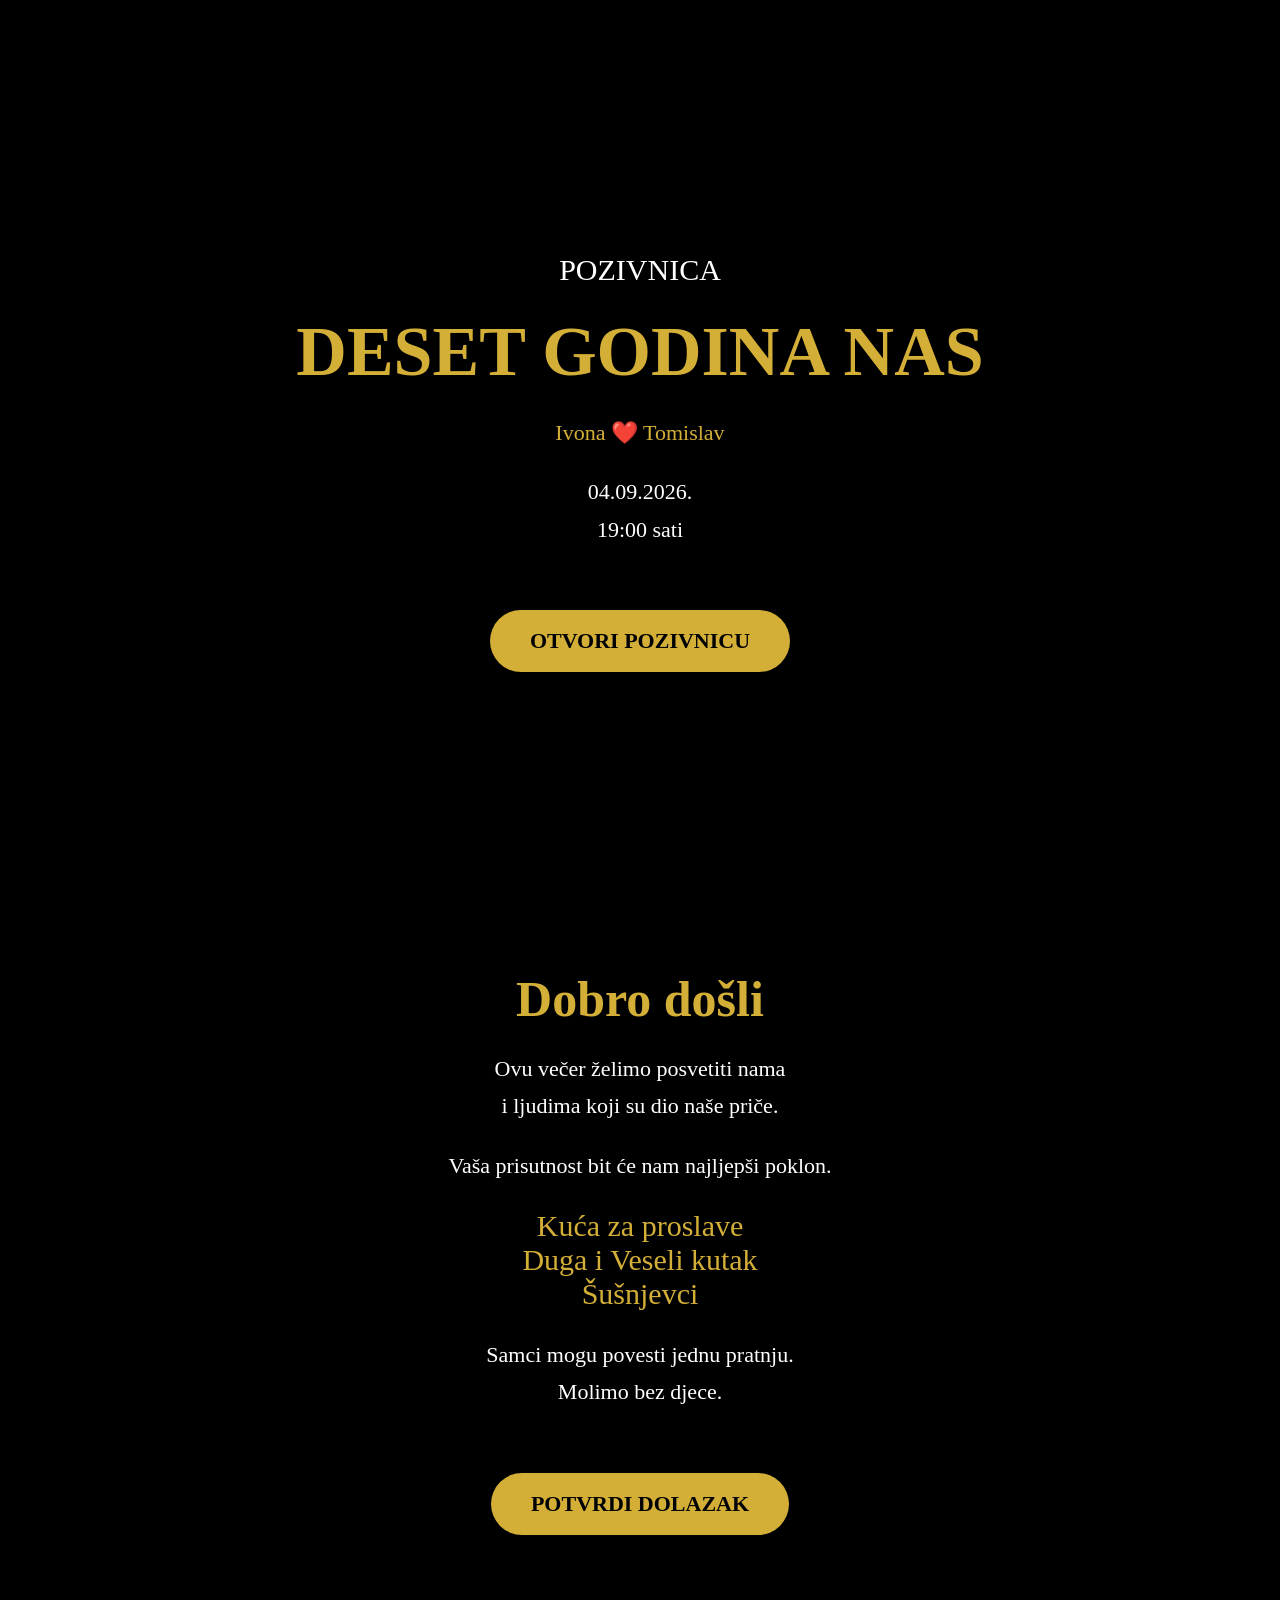
==== index.html @ df5980c3 "Create index.html" ====
<!DOCTYPE html>
<html lang="hr">
<head>
<meta charset="UTF-8">
<meta name="viewport" content="width=device-width, initial-scale=1.0">

<title>Ivona & Tomislav</title>

<style>

body{
margin:0;
background:#000;
font-family:Georgia,serif;
color:white;
text-align:center;
}

.hero{
height:100vh;
background:linear-gradient(rgba(0,0,0,.55),rgba(0,0,0,.75)),
url("https://images.unsplash.com/photo-1519225421980-715cb0215aed?auto=format&fit=crop&w=1500&q=80");
background-size:cover;
background-position:center;
display:flex;
justify-content:center;
align-items:center;
}

.box{

padding:40px;

}

h1{

font-size:70px;
color:#d4af37;
margin:0;
}

h2{

font-size:30px;
font-weight:300;
}

p{

font-size:22px;
line-height:1.7;
}

.gold{

color:#d4af37;

}

.button{

display:inline-block;

margin-top:40px;

padding:18px 40px;

background:#d4af37;

color:black;

text-decoration:none;

font-size:22px;

border-radius:50px;

font-weight:bold;

transition:.3s;

}

.button:hover{

transform:scale(1.08);

}

.section{

padding:70px 20px;

max-width:900px;

margin:auto;

}

</style>

</head>

<body>

<div class="hero">

<div class="box">

<h2>POZIVNICA</h2>

<h1>DESET GODINA NAS</h1>

<p class="gold">

Ivona ❤️ Tomislav

</p>

<p>

04.09.2026.

<br>

19:00 sati

</p>

<a class="button" href="#dalje">

OTVORI POZIVNICU

</a>

</div>

</div>

<div class="section" id="dalje">

<h1 style="font-size:50px;">Dobro došli</h1>

<p>

Ovu večer želimo posvetiti nama

<br>

i ljudima koji su dio naše priče.

</p>

<p>

Vaša prisutnost bit će nam

najljepši poklon.

</p>

<h2 class="gold">

Kuća za proslave

<br>

Duga i Veseli kutak

<br>

Šušnjevci

</h2>

<p>

Samci mogu povesti jednu pratnju.

<br>

Molimo bez djece.

</p>

<a class="button"

href="https://forms.gle/"

target="_blank">

POTVRDI DOLAZAK

</a>

</div>

</body>

</html>
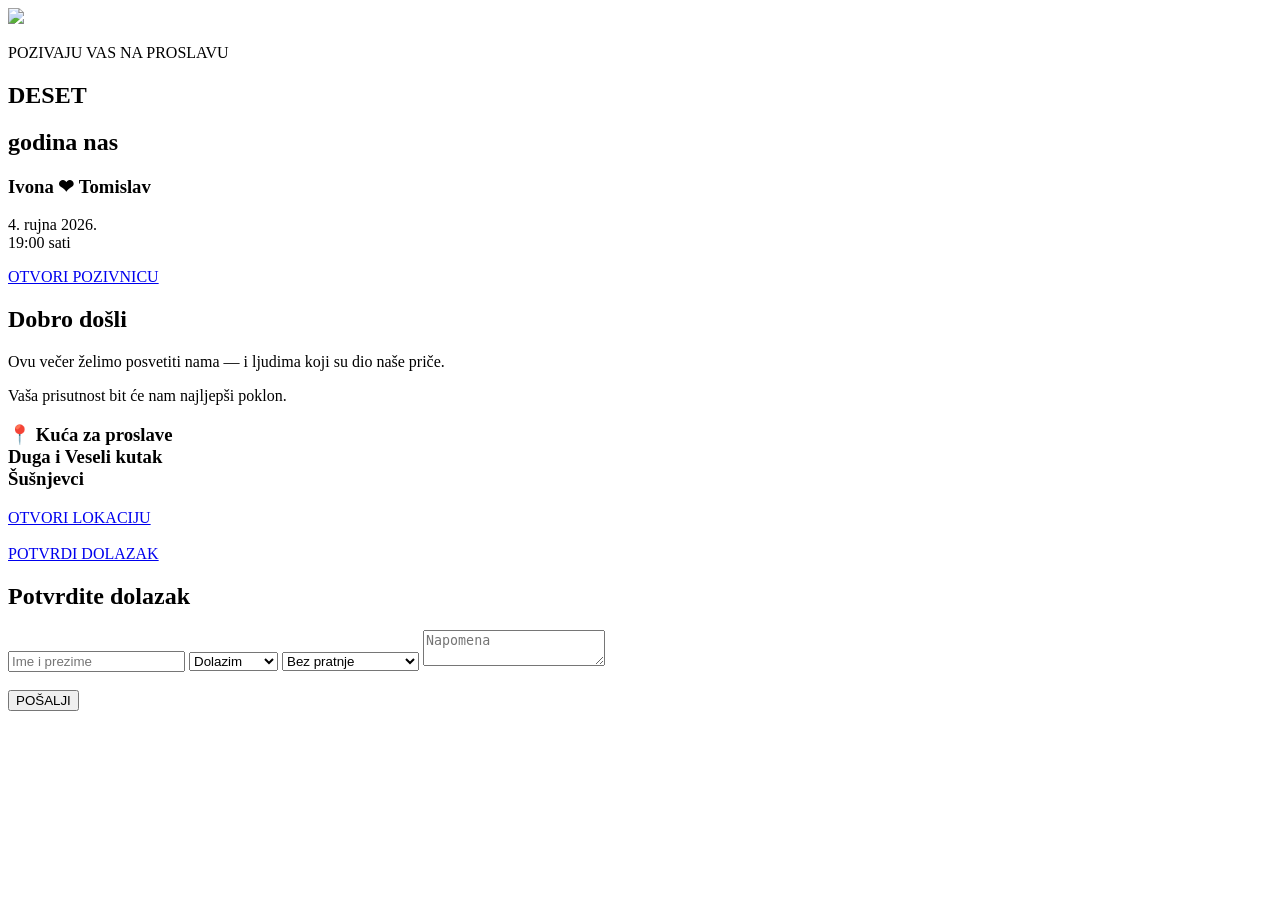
==== commit 1afa5ac4: "Update index.html" ====
--- a/index.html
+++ b/index.html
@@ -1,134 +1,51 @@
 <!DOCTYPE html>
 <html lang="hr">
+
 <head>
+
 <meta charset="UTF-8">
+
 <meta name="viewport" content="width=device-width, initial-scale=1.0">
 
 <title>Ivona & Tomislav</title>
 
-<style>
+<link rel="stylesheet" href="style.css">
 
-body{
-margin:0;
-background:#000;
-font-family:Georgia,serif;
-color:white;
-text-align:center;
-}
-
-.hero{
-height:100vh;
-background:linear-gradient(rgba(0,0,0,.55),rgba(0,0,0,.75)),
-url("https://images.unsplash.com/photo-1519225421980-715cb0215aed?auto=format&fit=crop&w=1500&q=80");
-background-size:cover;
-background-position:center;
-display:flex;
-justify-content:center;
-align-items:center;
-}
-
-.box{
-
-padding:40px;
-
-}
-
-h1{
-
-font-size:70px;
-color:#d4af37;
-margin:0;
-}
-
-h2{
-
-font-size:30px;
-font-weight:300;
-}
-
-p{
-
-font-size:22px;
-line-height:1.7;
-}
-
-.gold{
-
-color:#d4af37;
-
-}
-
-.button{
-
-display:inline-block;
-
-margin-top:40px;
-
-padding:18px 40px;
-
-background:#d4af37;
-
-color:black;
-
-text-decoration:none;
-
-font-size:22px;
-
-border-radius:50px;
-
-font-weight:bold;
-
-transition:.3s;
-
-}
-
-.button:hover{
-
-transform:scale(1.08);
-
-}
-
-.section{
-
-padding:70px 20px;
-
-max-width:900px;
-
-margin:auto;
-
-}
-
-</style>
+<link href="https://fonts.googleapis.com/css2?family=Cinzel:wght@400;600;700&family=Pinyon+Script&display=swap" rel="stylesheet">
 
 </head>
 
 <body>
 
-<div class="hero">
+<div id="particles"></div>
 
-<div class="box">
+<section class="hero">
 
-<h2>POZIVNICA</h2>
+<div class="overlay"></div>
 
-<h1>DESET GODINA NAS</h1>
+<img src="images/naslovna.jpg" class="hero-image">
 
-<p class="gold">
+<div class="content">
 
-Ivona ❤️ Tomislav
+<p class="invite">POZIVAJU VAS NA PROSLAVU</p>
 
-</p>
+<h1>DESET</h1>
 
-<p>
+<h2>godina nas</h2>
 
-04.09.2026.
+<h3>Ivona ❤ Tomislav</h3>
 
-<br>
+<div class="line"></div>
+
+<p class="datum">
+
+4. rujna 2026.<br>
 
 19:00 sati
 
 </p>
 
-<a class="button" href="#dalje">
+<a href="#pozivnica" class="button">
 
 OTVORI POZIVNICU
 
@@ -136,65 +53,95 @@
 
 </div>
 
-</div>
+</section>
 
-<div class="section" id="dalje">
+<section id="pozivnica">
 
-<h1 style="font-size:50px;">Dobro došli</h1>
+<h2>Dobro došli</h2>
 
 <p>
 
-Ovu večer želimo posvetiti nama
-
-<br>
-
-i ljudima koji su dio naše priče.
+Ovu večer želimo posvetiti nama — i ljudima koji su dio naše priče.
 
 </p>
 
 <p>
 
-Vaša prisutnost bit će nam
-
-najljepši poklon.
+Vaša prisutnost bit će nam najljepši poklon.
 
 </p>
 
-<h2 class="gold">
+<h3>
 
-Kuća za proslave
+📍 Kuća za proslave<br>
 
-<br>
-
-Duga i Veseli kutak
-
-<br>
+Duga i Veseli kutak<br>
 
 Šušnjevci
 
-</h2>
-
-<p>
-
-Samci mogu povesti jednu pratnju.
-
-<br>
-
-Molimo bez djece.
-
-</p>
+</h3>
 
 <a class="button"
 
-href="https://forms.gle/"
+href="https://maps.google.com"
 
 target="_blank">
+
+OTVORI LOKACIJU
+
+</a>
+
+<br><br>
+
+<a class="button"
+
+href="#rsvp">
 
 POTVRDI DOLAZAK
 
 </a>
 
-</div>
+</section>
+
+<section id="rsvp">
+
+<h2>Potvrdite dolazak</h2>
+
+<form>
+
+<input type="text" placeholder="Ime i prezime">
+
+<select>
+
+<option>Dolazim</option>
+
+<option>Ne dolazim</option>
+
+</select>
+
+<select>
+
+<option>Bez pratnje</option>
+
+<option>Dolazim s pratnjom</option>
+
+</select>
+
+<textarea placeholder="Napomena"></textarea>
+
+<br><br>
+
+<button class="button">
+
+POŠALJI
+
+</button>
+
+</form>
+
+</section>
+
+<script src="script.js"></script>
 
 </body>
 
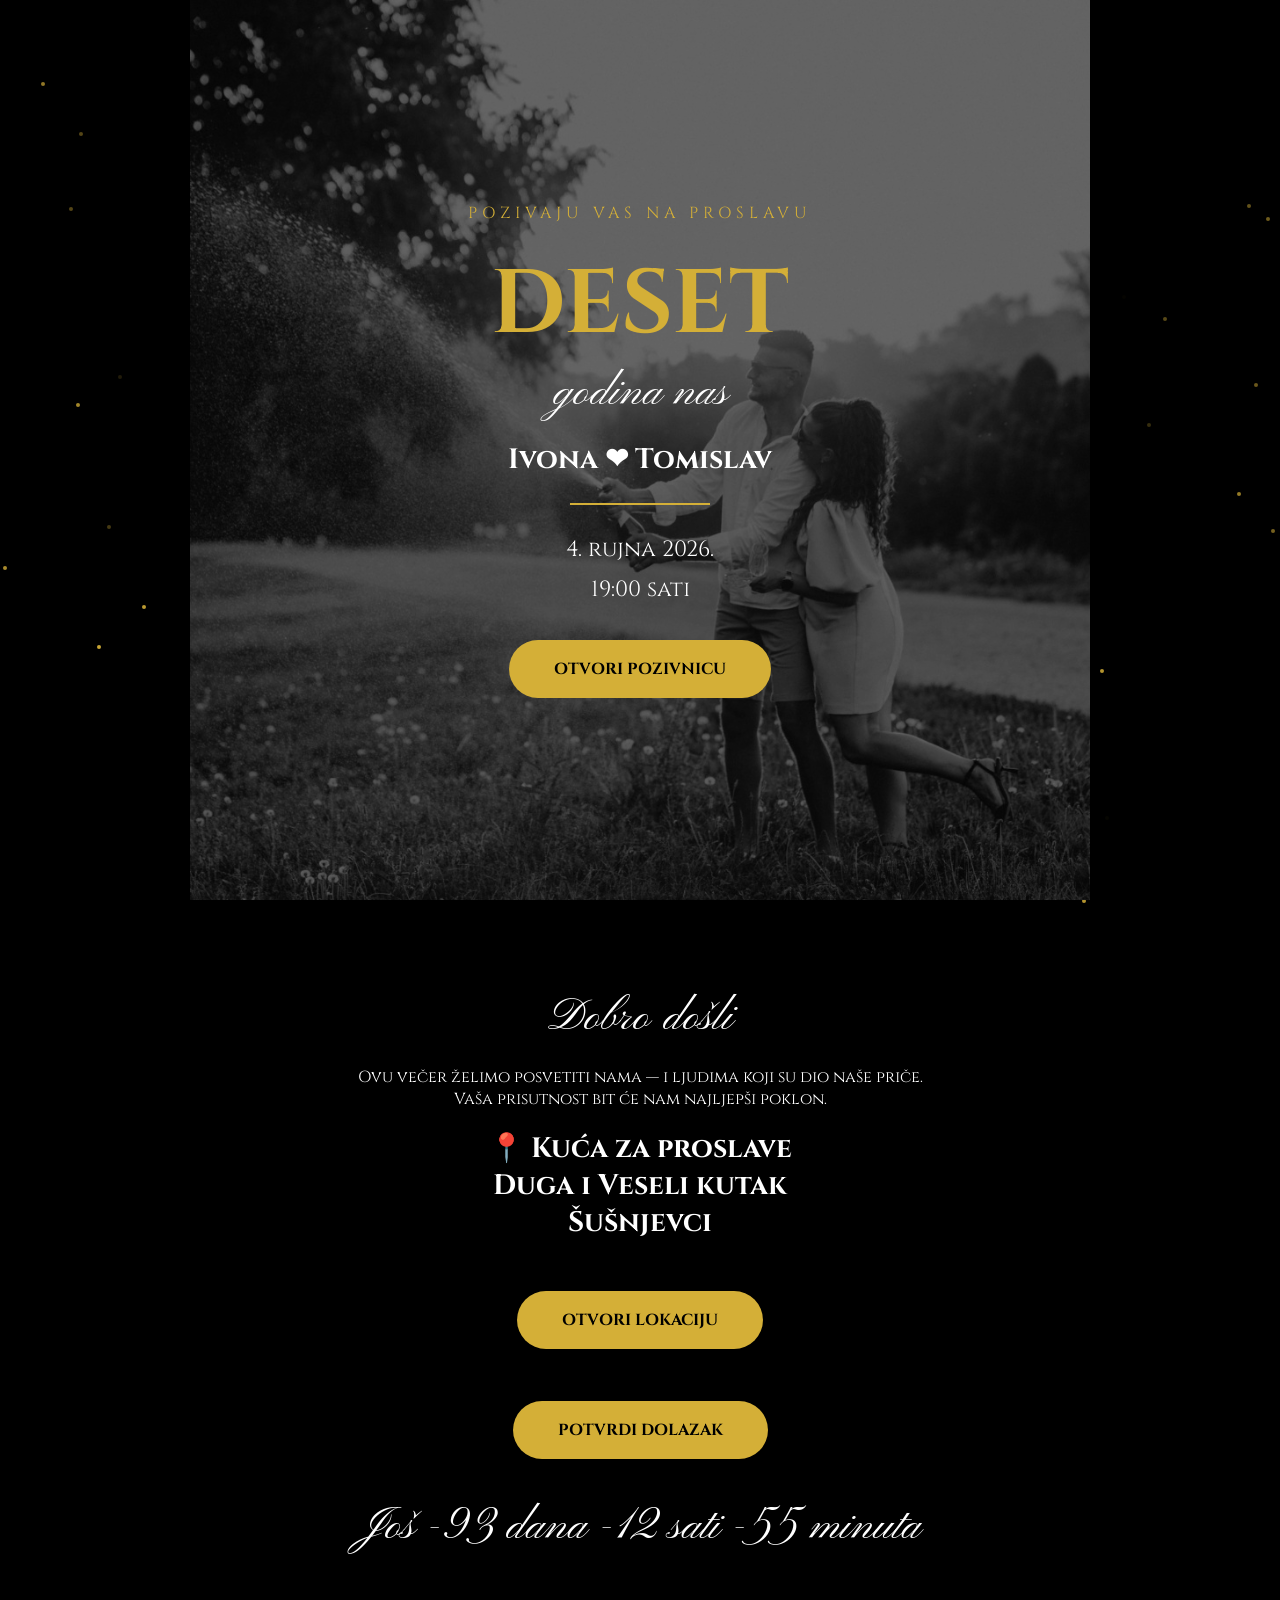
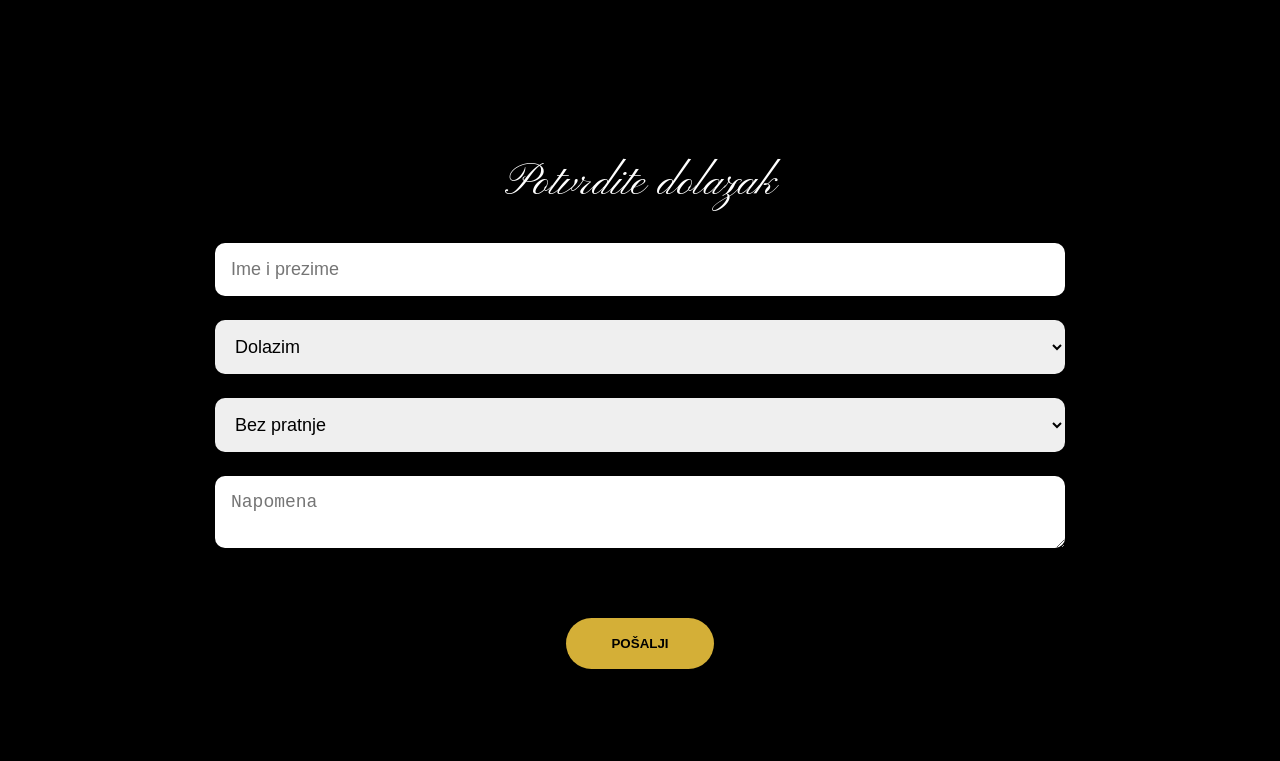
==== commit d26a8931: "Update index.html" ====
--- a/index.html
+++ b/index.html
@@ -23,7 +23,7 @@
 
 <div class="overlay"></div>
 
-<img src="images/naslovna.jpg" class="hero-image">
+<img src="naslovna.jpg" class="hero-image">
 
 <div class="content">
 
--- a/style.css
+++ b/style.css
@@ -0,0 +1,117 @@
+*{
+margin:0;
+padding:0;
+box-sizing:border-box;
+}
+
+body{
+background:#000;
+font-family:'Cinzel',serif;
+color:white;
+overflow-x:hidden;
+}
+
+.hero{
+height:100vh;
+display:flex;
+justify-content:center;
+align-items:center;
+position:relative;
+overflow:hidden;
+}
+
+.hero-image{
+position:absolute;
+width:100%;
+height:100%;
+object-fit:cover;
+filter:brightness(.45);
+}
+
+.overlay{
+position:absolute;
+width:100%;
+height:100%;
+background:linear-gradient(to bottom,rgba(0,0,0,.2),rgba(0,0,0,.85));
+}
+
+.content{
+position:relative;
+z-index:2;
+text-align:center;
+padding:20px;
+}
+
+.invite{
+letter-spacing:5px;
+color:#d4af37;
+margin-bottom:20px;
+}
+
+h1{
+font-size:90px;
+color:#d4af37;
+}
+
+h2{
+font-size:45px;
+font-family:'Pinyon Script',cursive;
+font-weight:normal;
+margin-bottom:20px;
+}
+
+h3{
+font-size:28px;
+margin:20px 0;
+}
+
+.line{
+width:140px;
+height:2px;
+background:#d4af37;
+margin:25px auto;
+}
+
+.datum{
+font-size:22px;
+line-height:1.8;
+}
+
+.button{
+display:inline-block;
+margin-top:30px;
+padding:18px 45px;
+background:#d4af37;
+color:#000;
+border-radius:50px;
+text-decoration:none;
+font-weight:bold;
+transition:.3s;
+}
+
+.button:hover{
+transform:scale(1.08);
+}
+
+section{
+padding:90px 25px;
+text-align:center;
+max-width:900px;
+margin:auto;
+}
+
+input,
+select,
+textarea{
+width:100%;
+padding:16px;
+margin:12px 0;
+border:none;
+border-radius:10px;
+font-size:18px;
+}
+
+button{
+border:none;
+cursor:pointer;
+}
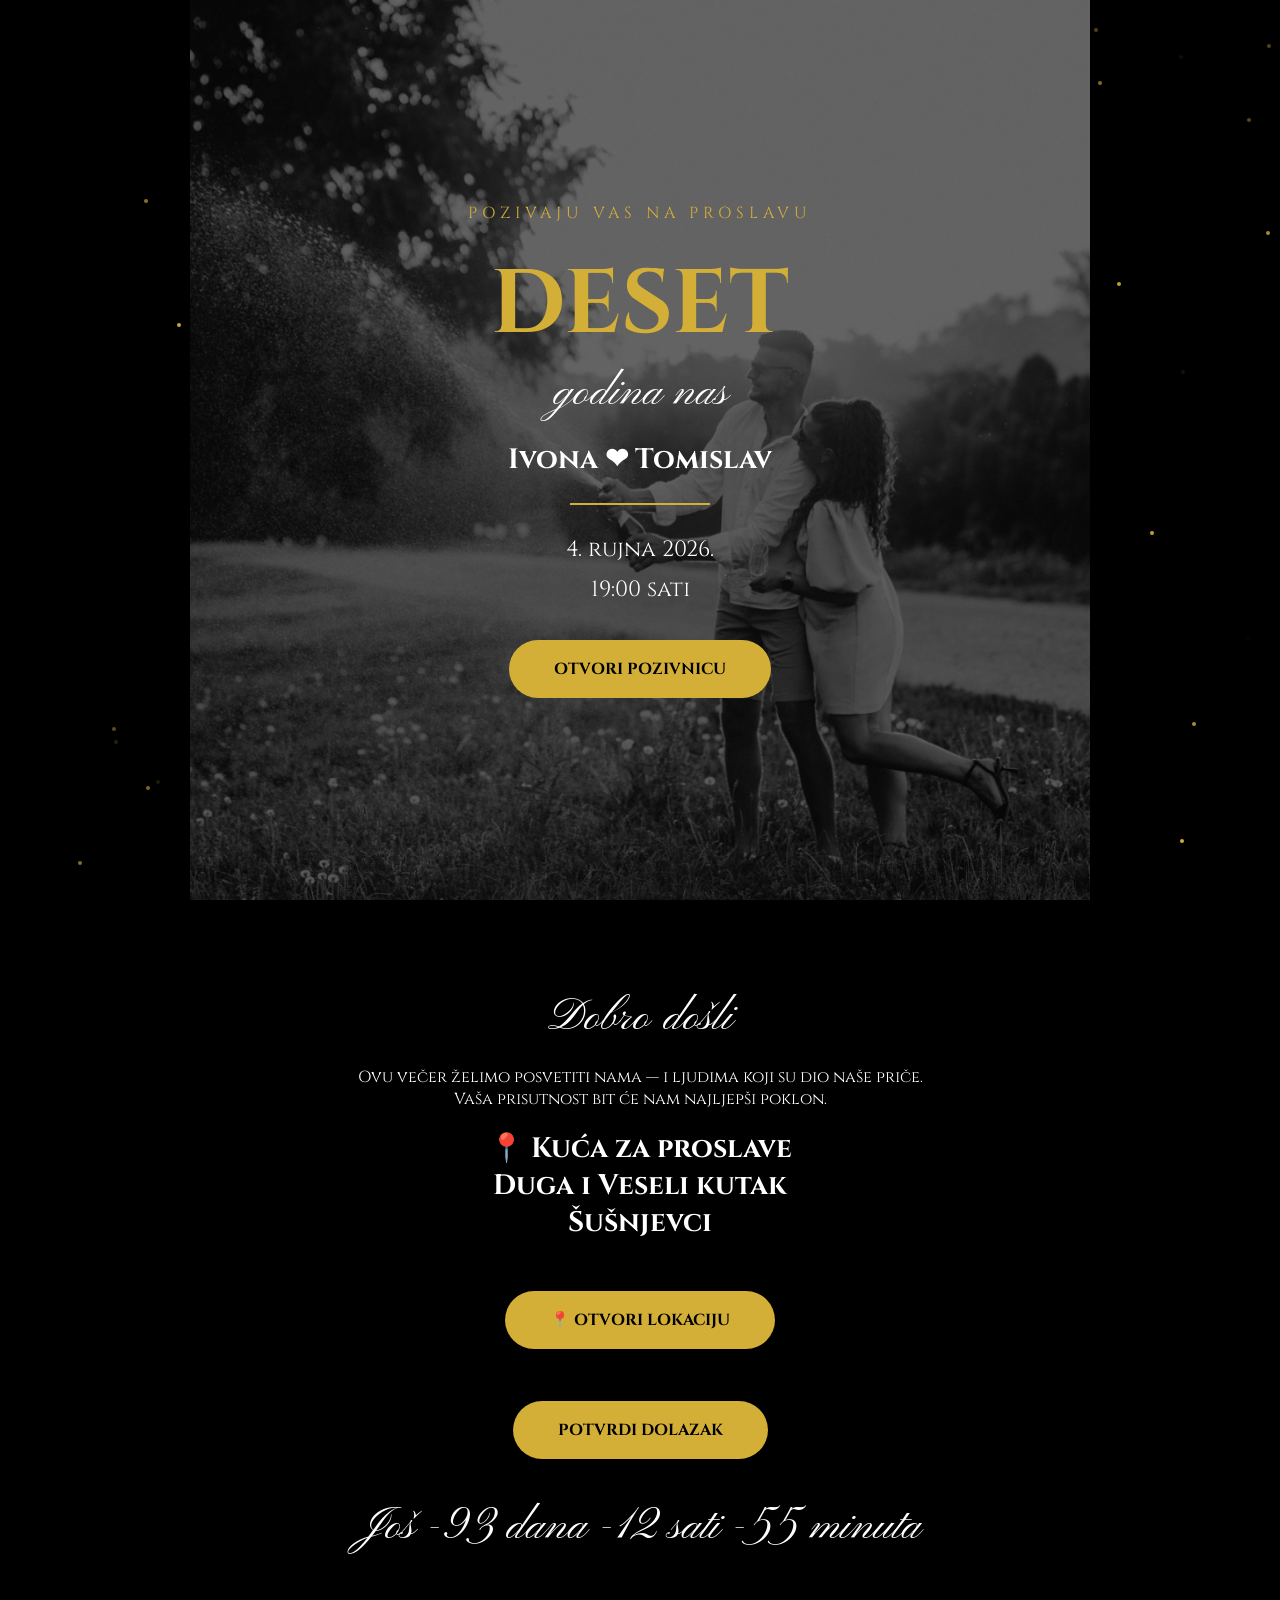
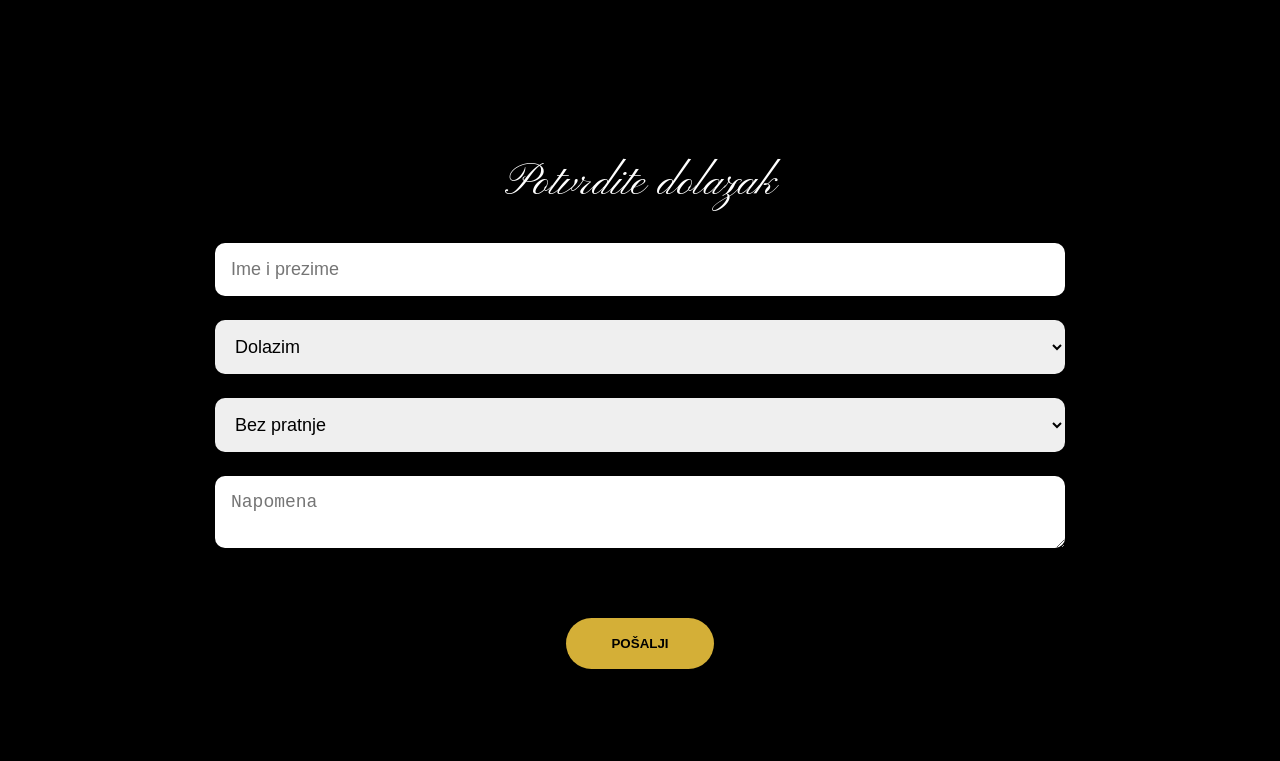
==== commit 3ce04871: "Update index.html" ====
--- a/index.html
+++ b/index.html
@@ -82,15 +82,10 @@
 </h3>
 
 <a class="button"
-
-href="https://maps.google.com"
-
+href="https://maps.app.goo.gl/kVGua7w5Pyuj1Esq9?g_st=ac"
 target="_blank">
-
-OTVORI LOKACIJU
-
+📍 OTVORI LOKACIJU
 </a>
-
 <br><br>
 
 <a class="button"
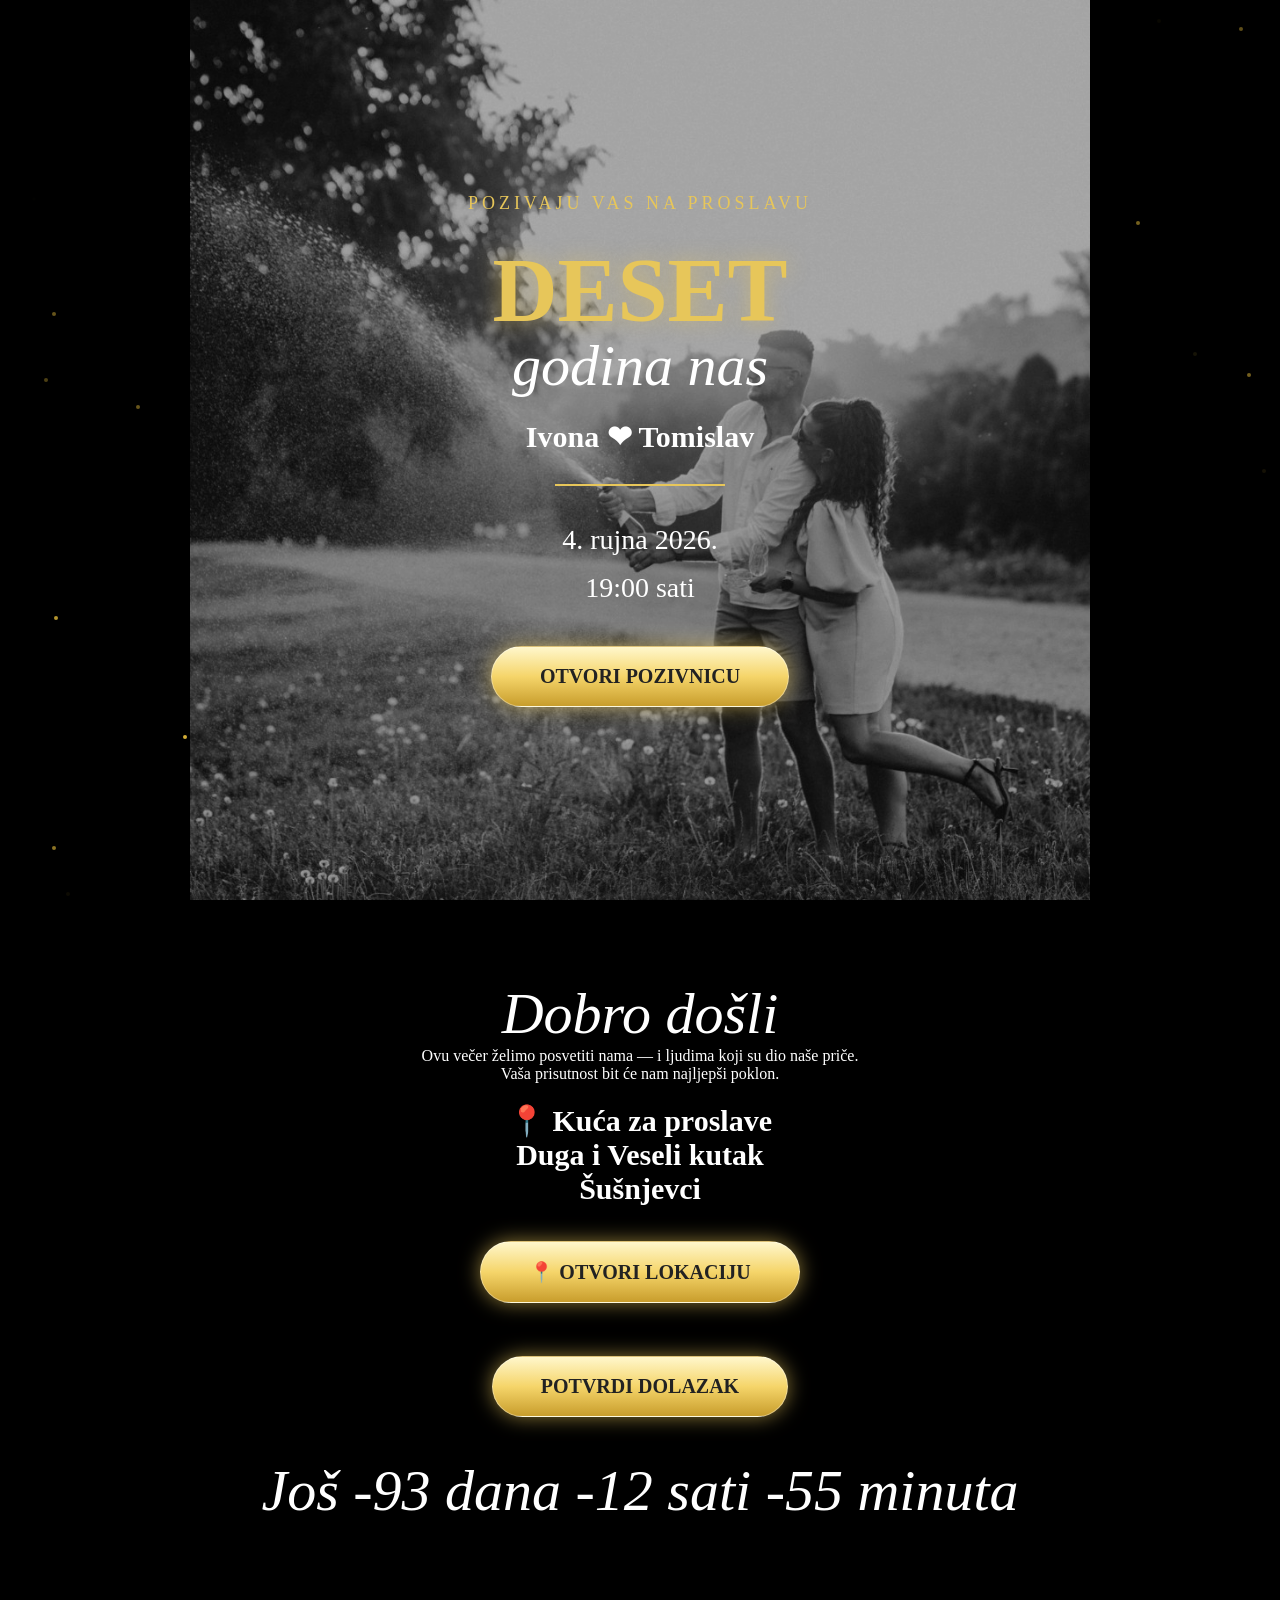
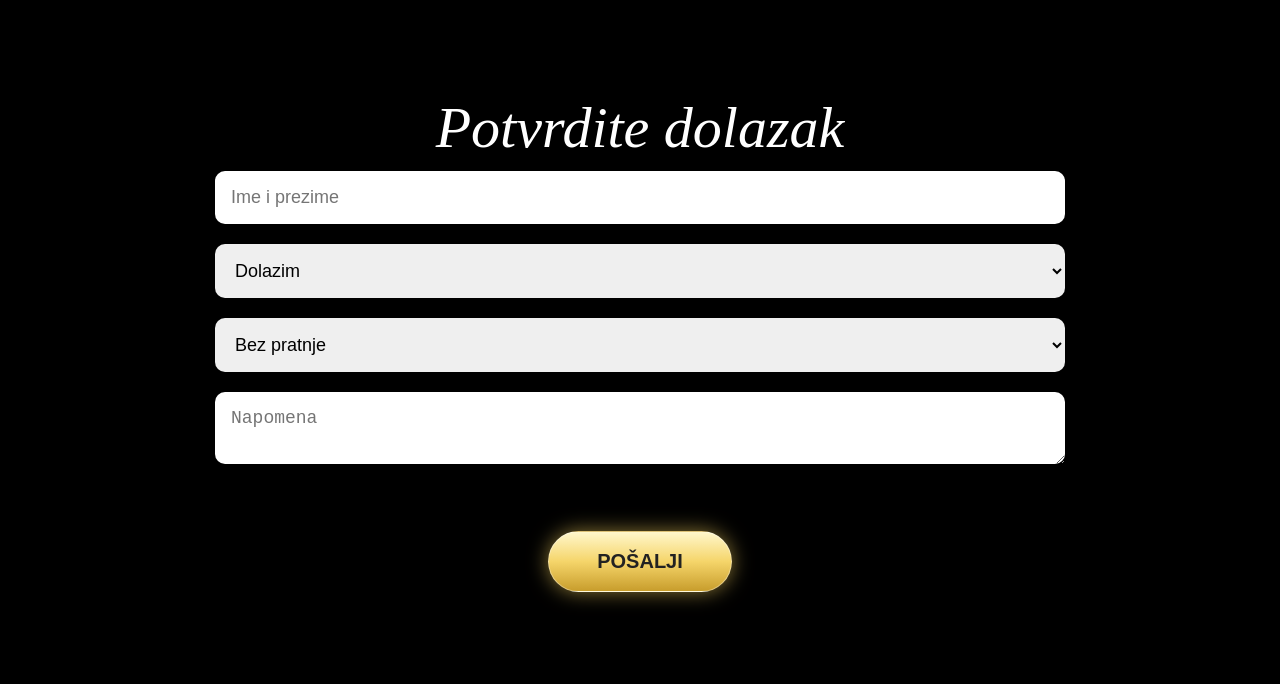
==== commit 31d9132e: "Update index.html" ====
--- a/index.html
+++ b/index.html
@@ -45,7 +45,7 @@
 
 </p>
 
-<a href="#pozivnica" class="button">
+<a href="pozivnica.html" class="button">
 
 OTVORI POZIVNICU
 
--- a/style.css
+++ b/style.css
@@ -1,117 +1,164 @@
 *{
-margin:0;
-padding:0;
-box-sizing:border-box;
+    margin:0;
+    padding:0;
+    box-sizing:border-box;
+}
+
+html{
+    scroll-behavior:smooth;
 }
 
 body{
-background:#000;
-font-family:'Cinzel',serif;
-color:white;
-overflow-x:hidden;
+    background:#000;
+    color:#fff;
+    font-family:Georgia,serif;
+    overflow-x:hidden;
 }
 
 .hero{
-height:100vh;
-display:flex;
-justify-content:center;
-align-items:center;
-position:relative;
-overflow:hidden;
+    position:relative;
+    width:100%;
+    height:100vh;
+    display:flex;
+    justify-content:center;
+    align-items:center;
+    overflow:hidden;
 }
 
 .hero-image{
-position:absolute;
-width:100%;
-height:100%;
-object-fit:cover;
-filter:brightness(.45);
+    position:absolute;
+    top:0;
+    left:0;
+    width:100%;
+    height:100%;
+    object-fit:cover;
+    object-position:center center;
+    filter:brightness(0.75);
 }
 
 .overlay{
-position:absolute;
-width:100%;
-height:100%;
-background:linear-gradient(to bottom,rgba(0,0,0,.2),rgba(0,0,0,.85));
+    position:absolute;
+    inset:0;
+    background:rgba(0,0,0,.30);
 }
 
 .content{
-position:relative;
-z-index:2;
-text-align:center;
-padding:20px;
+    position:relative;
+    z-index:10;
+    text-align:center;
+    padding:20px;
 }
 
 .invite{
-letter-spacing:5px;
-color:#d4af37;
-margin-bottom:20px;
+    color:#e7c65a;
+    letter-spacing:4px;
+    font-size:18px;
+    margin-bottom:25px;
 }
 
 h1{
-font-size:90px;
-color:#d4af37;
+    color:#e7c65a;
+    font-size:90px;
+    text-shadow:0 0 20px rgba(231,198,90,.5);
 }
 
 h2{
-font-size:45px;
-font-family:'Pinyon Script',cursive;
-font-weight:normal;
-margin-bottom:20px;
+    color:white;
+    font-size:58px;
+    font-style:italic;
+    font-weight:300;
+    margin-top:-10px;
 }
 
 h3{
-font-size:28px;
-margin:20px 0;
+    font-size:30px;
+    margin-top:20px;
 }
 
 .line{
-width:140px;
-height:2px;
-background:#d4af37;
-margin:25px auto;
+    width:170px;
+    height:2px;
+    background:#e7c65a;
+    margin:30px auto;
 }
 
 .datum{
-font-size:22px;
-line-height:1.8;
+    font-size:28px;
+    line-height:1.7;
 }
 
 .button{
+
 display:inline-block;
-margin-top:30px;
-padding:18px 45px;
-background:#d4af37;
-color:#000;
+
+margin-top:35px;
+
+padding:18px 48px;
+
+background:linear-gradient(180deg,#fff7cc,#f5d56a,#c89d2c);
+
+color:#222;
+
+font-weight:bold;
+
+font-size:20px;
+
+text-decoration:none;
+
 border-radius:50px;
-text-decoration:none;
-font-weight:bold;
+
+border:1px solid rgba(255,255,255,.35);
+
+box-shadow:0 0 20px rgba(231,198,90,.6);
+
 transition:.3s;
+
 }
 
 .button:hover{
-transform:scale(1.08);
+
+transform:scale(1.05);
+
+box-shadow:0 0 35px rgba(231,198,90,.9);
+
 }
 
 section{
+
 padding:90px 25px;
+
 text-align:center;
+
 max-width:900px;
+
 margin:auto;
+
 }
 
 input,
 select,
 textarea{
+
 width:100%;
+
 padding:16px;
-margin:12px 0;
+
+margin:10px 0;
+
+border-radius:10px;
+
 border:none;
-border-radius:10px;
+
 font-size:18px;
+
 }
 
-button{
-border:none;
-cursor:pointer;
+#particles{
+
+position:fixed;
+
+inset:0;
+
+pointer-events:none;
+
 }
